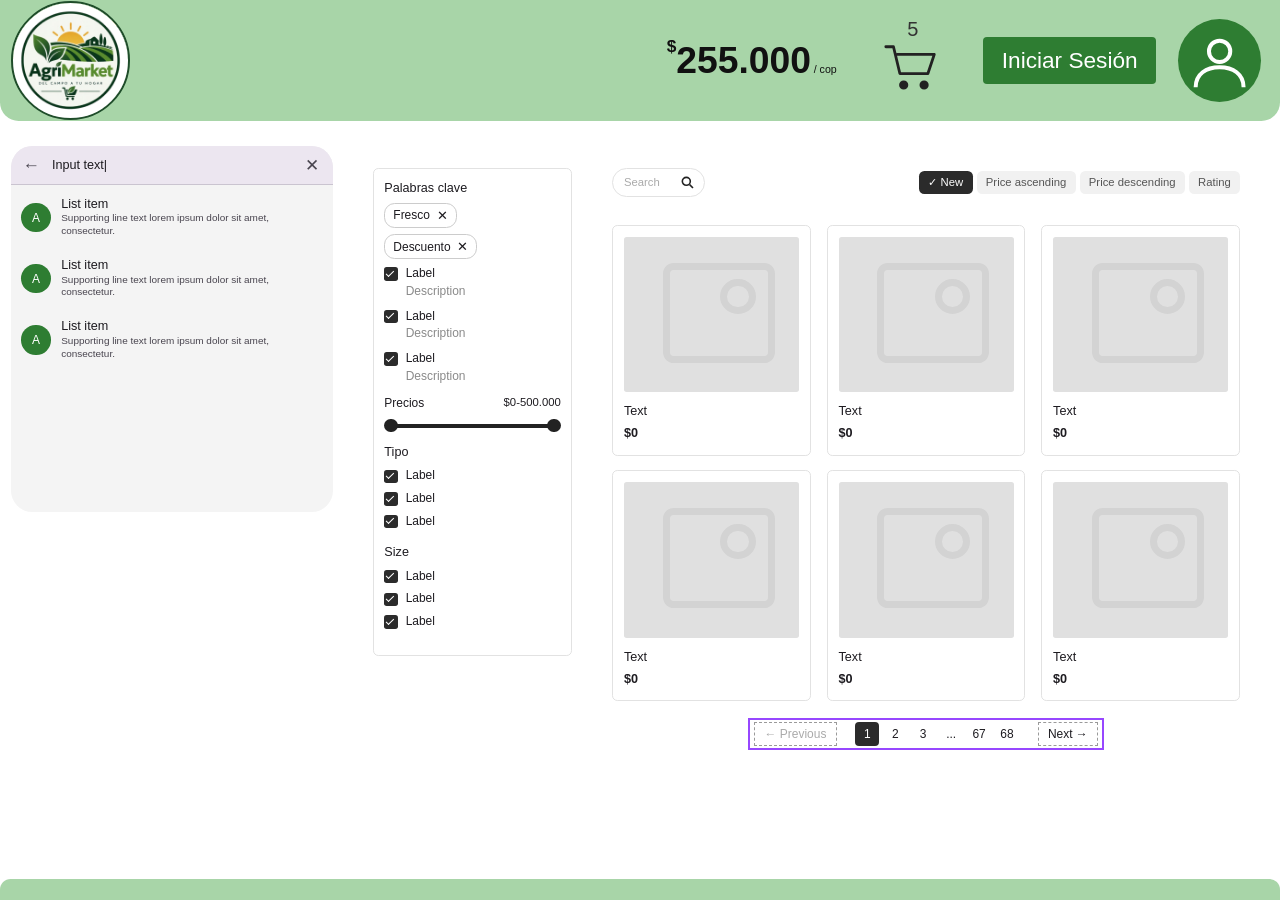
==== index.html @ fa56a639 "Add: Se crea landing page basica (pendiente por mas estilos)" ====
<!DOCTYPE html>
<html lang="en">
<head>
    <meta charset="UTF-8">
    <meta name="viewport" content="width=device-width, initial-scale=1.0">
    <link rel="stylesheet" href="style.css">
    <title>Document</title>
</head>
<body>
<div class="page">

  <header>
    <div class="logo"><img src="assets\logo.png" alt="" class="logo"></div>
    <div class="hdr-right">
      <div class="precio"><sup>$</sup>255.000<small>/ cop</small></div>
      <div class="carrito">
        <span>5</span>
        <svg viewBox="0 0 48 48" fill="none" stroke="#222" stroke-width="2.2" stroke-linecap="round" stroke-linejoin="round"><path d="M3 10h6l5 21h22l5-15H12"/><circle cx="17" cy="40" r="2.5" fill="#222"/><circle cx="33" cy="40" r="2.5" fill="#222"/></svg>
      </div>
      <button class="btn-login">Iniciar Sesión</button>
      <div class="avatar">
        <svg viewBox="0 0 52 52" fill="none" stroke="#fff" stroke-width="3"><circle cx="26" cy="19" r="8"/><path d="M8 46c0-10 8-15 18-15s18 5 18 15"/></svg>
      </div>
    </div>
  </header>

  <div class="body">

    <aside class="busqueda">
      <div class="inp"><i>←</i><span class="txt">Input text|</span><i>✕</i></div>
      <div class="item"><div class="av">A</div><div><b>List item</b><p>Supporting line text lorem ipsum dolor sit amet, consectetur.</p></div></div>
      <div class="item"><div class="av">A</div><div><b>List item</b><p>Supporting line text lorem ipsum dolor sit amet, consectetur.</p></div></div>
      <div class="item"><div class="av">A</div><div><b>List item</b><p>Supporting line text lorem ipsum dolor sit amet, consectetur.</p></div></div>
    </aside>

    <aside class="filtros">
      <h4>Palabras clave</h4>
      <span class="chip">Fresco <i>✕</i></span>
      <span class="chip">Descuento <i>✕</i></span>
      <div class="chk d"><span class="box"></span><div>Label<small>Description</small></div></div>
      <div class="chk d"><span class="box"></span><div>Label<small>Description</small></div></div>
      <div class="chk d"><span class="box"></span><div>Label<small>Description</small></div></div>

      <div class="precio-f">
        <div class="fila"><span>Precios</span><span>$0-500.000</span></div>
        <div class="slider"></div>
      </div>

      <div class="grupo">
        <h4>Tipo</h4>
        <div class="chk"><span class="box"></span>Label</div>
        <div class="chk"><span class="box"></span>Label</div>
        <div class="chk"><span class="box"></span>Label</div>
      </div>
      <div class="grupo">
        <h4>Size</h4>
        <div class="chk"><span class="box"></span>Label</div>
        <div class="chk"><span class="box"></span>Label</div>
        <div class="chk"><span class="box"></span>Label</div>
      </div>
    </aside>

    <main class="main">
      <div class="top">
        <div class="search">Search
          <svg viewBox="0 0 10 10" fill="none" stroke="#222" stroke-width="1.2"><circle cx="4" cy="4" r="3"/><path d="M6.5 6.5L9 9"/></svg>
        </div>
        <div class="orden">
          <span class="on">✓ New</span><span>Price ascending</span><span>Price descending</span><span>Rating</span>
        </div>
      </div>

      <div class="grid">
        <div class="card"><div class="img"></div><p>Text</p><b>$0</b></div>
        <div class="card"><div class="img"></div><p>Text</p><b>$0</b></div>
        <div class="card"><div class="img"></div><p>Text</p><b>$0</b></div>
        <div class="card"><div class="img"></div><p>Text</p><b>$0</b></div>
        <div class="card"><div class="img"></div><p>Text</p><b>$0</b></div>
        <div class="card"><div class="img"></div><p>Text</p><b>$0</b></div>
      </div>

      <nav class="pag" aria-label="Paginación">
        <div class="pv">← Previous</div>
        <div class="pgs"><span class="on">1</span><span>2</span><span>3</span><span>...</span><span>67</span><span>68</span></div>
        <div class="nx">Next →</div>
      </nav>
    </main>
  </div>

  <footer></footer>
</div>
</body>
</body>
</html>
---- style.css ----
* {
    box-sizing: border-box;
    margin: 0;
    padding: 0
}

:root {
    --verde-claro: #a8d5a8;
    --verde: #2e7d32;
    --gris-borde: #e2e2e2;
    --gris-img: #e0e0e0;
    --texto: #1d1b20;
    --suave: #8a8a8a;
    --negro: #2b2b2b;
}

/* 1rem escala con el ancho de pantalla: ~13px en laptop (1280) hasta 26px en monitores muy grandes (2560+) */
html {
    font-size: clamp(12px, 1.04vw, 26px)
}

body {
    background: #fff;
    font-family: Roboto, "Helvetica Neue", Arial, sans-serif;
    color: var(--texto);
    font-size: 1rem;
    min-height: 100vh;
    display: flex;
    flex-direction: column
}

.page {
    width: 100%;
    max-width: 150rem;
    margin: 0 auto;
    flex: 1;
    display: flex;
    flex-direction: column
}

/* HEADER */
header {
    height: 9.1rem;
    background: var(--verde-claro);
    border-radius: 0 0 1.4rem 1.4rem;
    display: flex;
    align-items: center;
    padding: 0 1.4rem 0 .8rem;
    gap: 1rem
}

.logo {
    width: 9rem;
    height: 9rem;
    flex: none;
    border-radius: 50%;
    background: #fff;
    border: .2rem solid #1f4d2a;
    display: flex;
    flex-direction: column;
    align-items: center;
    justify-content: center;
    overflow: hidden;
    position: relative
}

.logo::before {
    content: "";
    position: absolute;
    top: 0;
    left: 0;
    right: 0;
    height: 4.2rem;
    background: linear-gradient(160deg, #6aa84f 0 55%, #f5c242 55% 62%, #2e6b34 62%)
}

.logo b {
    position: relative;
    margin-top: 2.6rem;
    font-size: 1.7rem;
    color: #2e7d32;
    letter-spacing: -.05rem
}

.logo b span {
    color: #1f4d2a
}

.logo small {
    font-size: .5rem;
    color: #2e7d32;
    margin-top: .1rem
}

.hdr-right {
    margin-left: auto;
    display: flex;
    align-items: center
}

.precio {
    font-size: 2.8rem;
    font-weight: 700;
    color: #111;
    margin-right: 3.4rem;
    white-space: nowrap
}

.precio sup {
    font-size: 1.3rem;
    vertical-align: top;
    position: relative;
    top: -.2rem
}

.precio small {
    font-size: .8rem;
    font-weight: 400;
    margin-left: .2rem
}

.carrito {
    position: relative;
    width: 4.6rem;
    height: 4.4rem;
    margin-right: 3rem;
    flex: none
}

.carrito span {
    position: absolute;
    top: -1rem;
    left: 1.9rem;
    font-size: 1.5rem;
    color: #333
}

.carrito svg {
    width: 4.6rem;
    height: 4.6rem;
    margin-top: .2rem
}

.btn-login {
    background: var(--verde);
    color: #fff;
    border: 0;
    font-size: 1.7rem;
    padding: .8rem 1.4rem;
    border-radius: .3rem;
    margin-right: 1.6rem;
    font-family: inherit;
    cursor: pointer;
    white-space: nowrap
}

.btn-login:hover {
    background: #256528
}

.avatar {
    width: 6.3rem;
    height: 6.3rem;
    flex: none;
    border-radius: 50%;
    background: var(--verde);
    display: flex;
    align-items: center;
    justify-content: center
}

.avatar svg {
    width: 5.2rem;
    height: 5.2rem
}

/* CUERPO: 3 columnas fluidas */
.body {
    display: grid;
    grid-template-columns: minmax(22rem, 24.2rem) minmax(13rem, 15rem) minmax(0, 1fr);
    column-gap: 3rem;
    align-items: start;
    padding: 1.9rem 3rem 3rem .8rem;
    flex: 1
}

/* panel de búsqueda */
.busqueda {
    background: #f4f4f4;
    border-radius: 1.6rem;
    overflow: hidden;
    padding-bottom: 1.4rem;
    min-height: 27.5rem
}

.busqueda .inp {
    height: 2.9rem;
    background: #ece6f0;
    border-bottom: .1rem solid #cac4d0;
    display: flex;
    align-items: center;
    padding: 0 1rem 0 .9rem;
    font-size: .95rem;
    gap: .9rem
}

.busqueda .inp .txt {
    flex: 1
}

.busqueda .inp i {
    font-style: normal;
    font-size: 1.3rem;
    color: #49454f
}

.item {
    display: flex;
    align-items: center;
    gap: .8rem;
    padding: .6rem 1.2rem .6rem .8rem;
    margin-top: .3rem
}

.item:first-of-type {
    margin-top: .6rem
}

.item .av {
    width: 2.2rem;
    height: 2.2rem;
    border-radius: 50%;
    background: var(--verde);
    color: #fff;
    font-size: .9rem;
    display: flex;
    align-items: center;
    justify-content: center;
    flex: none
}

.item b {
    display: block;
    font-weight: 500;
    font-size: .95rem
}

.item p {
    font-size: .75rem;
    color: #49454f;
    margin-top: .1rem;
    line-height: 1.3
}

/* filtros */
.filtros {
    margin-top: 1.6rem;
    border: .1rem solid var(--gris-borde);
    border-radius: .4rem;
    padding: .9rem .8rem 1.4rem
}

.filtros h4 {
    font-weight: 400;
    font-size: .95rem;
    margin-bottom: .6rem
}

.chip {
    display: flex;
    width: max-content;
    align-items: center;
    gap: .5rem;
    border: .1rem solid #ccc;
    border-radius: .8rem;
    font-size: .9rem;
    padding: .3rem .6rem;
    margin-bottom: .5rem
}

.chip i {
    font-style: normal;
    font-size: 1rem
}

.chk {
    display: flex;
    align-items: flex-start;
    gap: .6rem;
    margin-bottom: .6rem;
    font-size: .9rem
}

.chk .box {
    width: 1rem;
    height: 1rem;
    background: var(--negro);
    border-radius: .2rem;
    margin-top: .1rem;
    position: relative;
    flex: none
}

.chk .box::after {
    content: "";
    position: absolute;
    left: .3rem;
    top: .1rem;
    width: .25rem;
    height: .5rem;
    border: solid #fff;
    border-width: 0 .1rem .1rem 0;
    transform: rotate(45deg)
}

.chk small {
    display: block;
    color: var(--suave);
    font-size: .9rem;
    margin-top: .3rem
}

.chk.d {
    margin-bottom: .8rem
}

.precio-f {
    margin-top: 1rem
}

.precio-f .fila {
    display: flex;
    justify-content: space-between;
    font-size: .9rem
}

.precio-f .fila span:last-child {
    font-size: .85rem
}

.slider {
    position: relative;
    height: .3rem;
    background: #222;
    border-radius: .2rem;
    margin: 1rem .4rem 1.1rem
}

.slider::before,
.slider::after {
    content: "";
    position: absolute;
    top: -.35rem;
    width: 1rem;
    height: 1rem;
    border-radius: 50%;
    background: #222
}

.slider::before {
    left: -.4rem
}

.slider::after {
    right: -.4rem
}

.grupo {
    margin-top: 1.3rem
}

.grupo h4 {
    margin-bottom: .7rem
}

/* principal */
.main {
    min-width: 0;
    margin-top: 1.6rem
}

.top {
    display: flex;
    justify-content: space-between;
    align-items: center;
    gap: 1rem;
    flex-wrap: wrap
}

.search {
    width: 7rem;
    height: 2.2rem;
    border: .1rem solid var(--gris-borde);
    border-radius: 1.1rem;
    display: flex;
    justify-content: space-between;
    align-items: center;
    padding: 0 .8rem;
    font-size: .85rem;
    color: #aaa
}

.search svg {
    width: 1rem;
    height: 1rem
}

.orden {
    display: flex;
    gap: .3rem;
    flex-wrap: wrap
}

.orden span {
    font-size: .85rem;
    padding: .4rem .7rem;
    border-radius: .4rem;
    background: #f1f1f1;
    color: #555
}

.orden span.on {
    background: var(--negro);
    color: #fff
}

.grid {
    display: grid;
    grid-template-columns: repeat(3, minmax(0, 1fr));
    gap: 1.1rem 1.2rem;
    margin-top: 2.1rem
}

.card {
    border: .1rem solid var(--gris-borde);
    border-radius: .4rem;
    padding: .8rem .8rem 1.1rem
}

.card .img {
    aspect-ratio: 133/118;
    background: var(--gris-img);
    border-radius: .2rem;
    position: relative
}

.card .img::before {
    content: "";
    position: absolute;
    left: 22%;
    top: 17%;
    width: 56%;
    height: 55%;
    border: .6rem solid #d3d3d3;
    border-radius: .8rem
}

.card .img::after {
    content: "";
    position: absolute;
    left: 55%;
    top: 27%;
    width: 1.6rem;
    height: 1.6rem;
    border: .6rem solid #d3d3d3;
    border-radius: 50%
}

.card p {
    margin-top: .9rem;
    font-size: .95rem
}

.card b {
    display: block;
    margin-top: .6rem;
    font-size: .95rem
}

/* paginación */
.pag {
    width: max-content;
    max-width: 100%;
    height: 2.4rem;
    margin: 1.3rem auto 0;
    border: .2rem solid #9747ff;
    display: flex;
    align-items: center;
    gap: 1.4rem;
    padding: 0 .3rem;
    font-size: .9rem
}

.pag .pv,
.pag .nx {
    border: .1rem dashed #9a9a9a;
    height: 1.8rem;
    display: flex;
    align-items: center;
    padding: 0 .7rem;
    gap: .4rem
}

.pag .pv {
    color: #aaa
}

.pag .pgs {
    display: flex;
    align-items: center;
    gap: .3rem
}

.pag .pgs span {
    min-width: 1.8rem;
    height: 1.8rem;
    display: flex;
    align-items: center;
    justify-content: center;
    border-radius: .3rem
}

.pag .pgs .on {
    background: var(--negro);
    color: #fff
}

/* footer */
footer {
    height: 1.6rem;
    background: var(--verde-claro);
    border-radius: .8rem .8rem 0 0;
    margin-top: auto
}

/* Monitores muy grandes: 4 columnas de productos */
@media (min-width:2200px) {
    .grid {
        grid-template-columns: repeat(4, minmax(0, 1fr))
    }
}

/* Laptops pequeñas */
@media (max-width:1100px) {
    .body {
        column-gap: 2rem;
        padding-right: 2rem
    }

    .precio {
        font-size: 2.3rem;
        margin-right: 2rem
    }
}
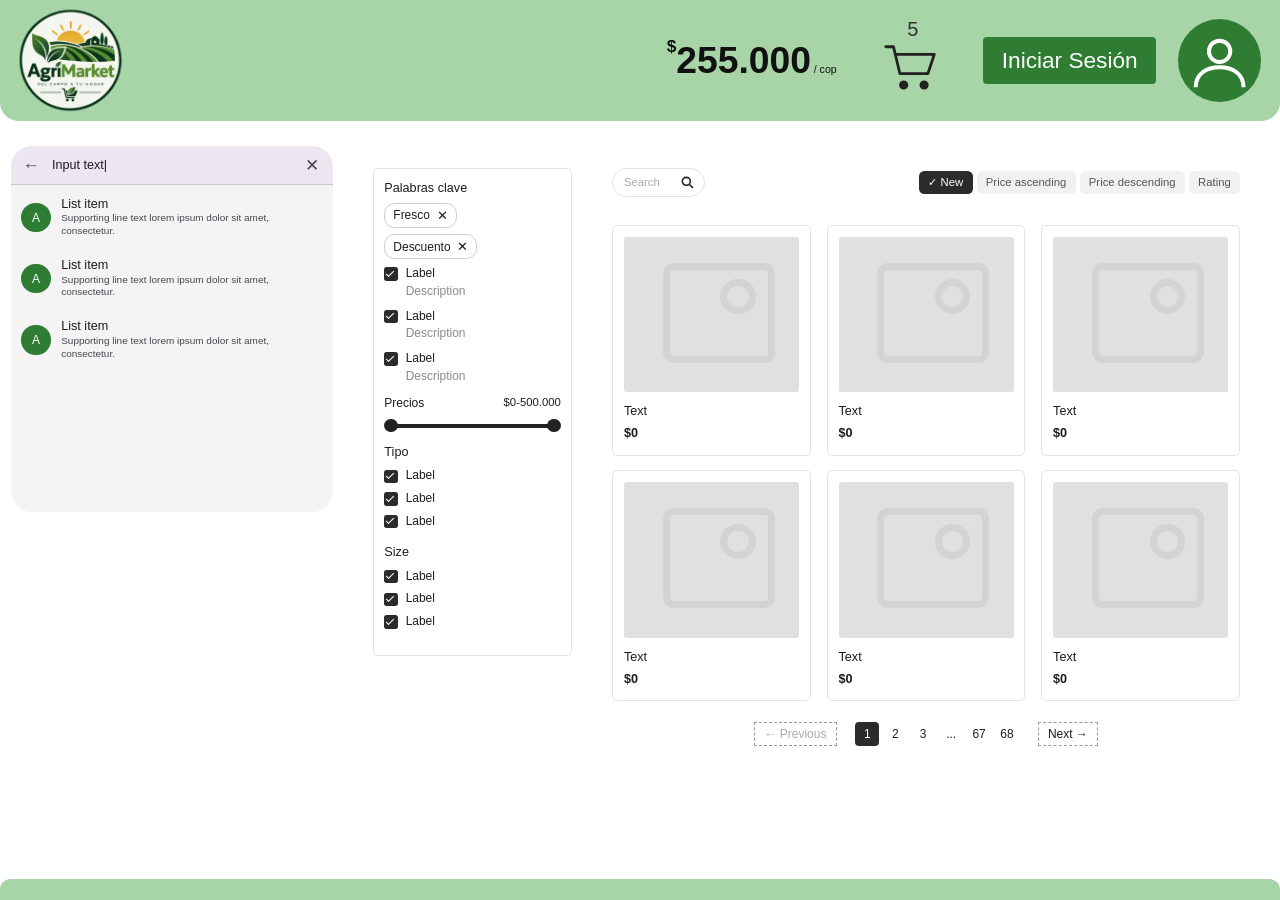
==== commit cee4baae: "Add: se agrega favicon y nombre a la pestaña del browser" ====
--- a/index.html
+++ b/index.html
@@ -4,7 +4,8 @@
     <meta charset="UTF-8">
     <meta name="viewport" content="width=device-width, initial-scale=1.0">
     <link rel="stylesheet" href="style.css">
-    <title>Document</title>
+    <link rel="shortcut icon" href="assets\logo.png" type="image/x-icon">
+    <title>Agrimarket</title>
 </head>
 <body>
 <div class="page">
--- a/style.css
+++ b/style.css
@@ -53,43 +53,12 @@
     width: 9rem;
     height: 9rem;
     flex: none;
-    border-radius: 50%;
-    background: #fff;
-    border: .2rem solid #1f4d2a;
     display: flex;
     flex-direction: column;
     align-items: center;
     justify-content: center;
     overflow: hidden;
     position: relative
-}
-
-.logo::before {
-    content: "";
-    position: absolute;
-    top: 0;
-    left: 0;
-    right: 0;
-    height: 4.2rem;
-    background: linear-gradient(160deg, #6aa84f 0 55%, #f5c242 55% 62%, #2e6b34 62%)
-}
-
-.logo b {
-    position: relative;
-    margin-top: 2.6rem;
-    font-size: 1.7rem;
-    color: #2e7d32;
-    letter-spacing: -.05rem
-}
-
-.logo b span {
-    color: #1f4d2a
-}
-
-.logo small {
-    font-size: .5rem;
-    color: #2e7d32;
-    margin-top: .1rem
 }
 
 .hdr-right {
@@ -483,7 +452,6 @@
     max-width: 100%;
     height: 2.4rem;
     margin: 1.3rem auto 0;
-    border: .2rem solid #9747ff;
     display: flex;
     align-items: center;
     gap: 1.4rem;
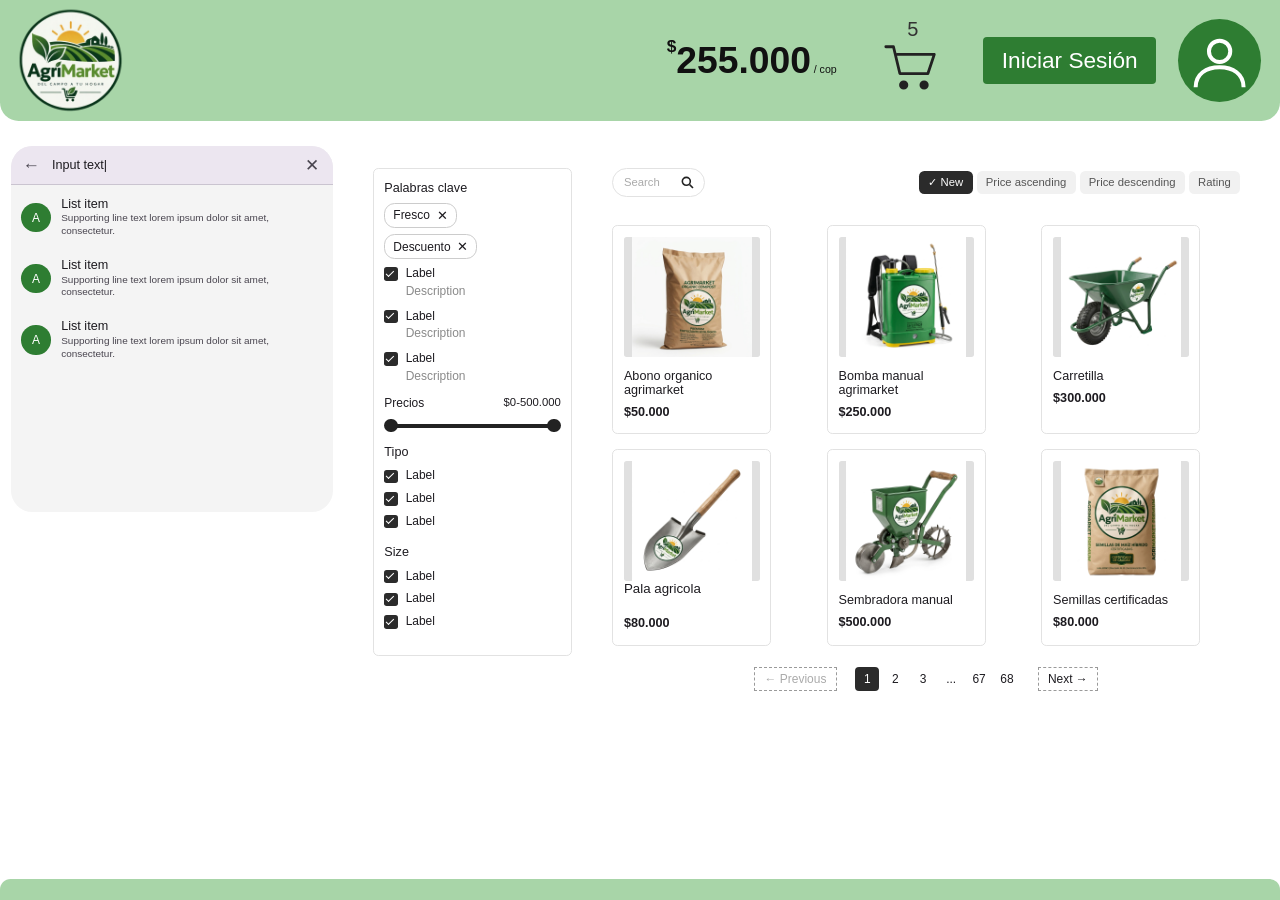
==== commit c0d99d1b: "add: sombras, estilos y productos en la landing page" ====
--- a/index.html
+++ b/index.html
@@ -18,7 +18,7 @@
         <span>5</span>
         <svg viewBox="0 0 48 48" fill="none" stroke="#222" stroke-width="2.2" stroke-linecap="round" stroke-linejoin="round"><path d="M3 10h6l5 21h22l5-15H12"/><circle cx="17" cy="40" r="2.5" fill="#222"/><circle cx="33" cy="40" r="2.5" fill="#222"/></svg>
       </div>
-      <button class="btn-login">Iniciar Sesión</button>
+      <button class="btn-login"><a href="login.html">Iniciar Sesión</a></button>
       <div class="avatar">
         <svg viewBox="0 0 52 52" fill="none" stroke="#fff" stroke-width="3"><circle cx="26" cy="19" r="8"/><path d="M8 46c0-10 8-15 18-15s18 5 18 15"/></svg>
       </div>
@@ -72,12 +72,12 @@
       </div>
 
       <div class="grid">
-        <div class="card"><div class="img"></div><p>Text</p><b>$0</b></div>
-        <div class="card"><div class="img"></div><p>Text</p><b>$0</b></div>
-        <div class="card"><div class="img"></div><p>Text</p><b>$0</b></div>
-        <div class="card"><div class="img"></div><p>Text</p><b>$0</b></div>
-        <div class="card"><div class="img"></div><p>Text</p><b>$0</b></div>
-        <div class="card"><div class="img"></div><p>Text</p><b>$0</b></div>
+        <div class="card"><div class="img"><img src="/assets/abono.jpg" alt=""></div><p>Abono organico agrimarket</p><b>$50.000</b></div>
+        <div class="card"><div class="img"><img src="/assets/bomba.jpg" alt=""></div><p>Bomba manual agrimarket</p><b>$250.000</b></div>
+        <div class="card"><div class="img"><img src="assets\carretilla.jpg" alt=""></div><p>Carretilla</p><b>$300.000</b></div>
+        <div class="card"><div class="img"><img src="assets/pala.jpg" alt=""></div>Pala agricola</p><b>$80.000</b></div>
+        <div class="card"><div class="img"><img src="assets\sembradora.jpg" alt=""></div><p>Sembradora manual</p><b>$500.000</b></div>
+        <div class="card"><div class="img"><img src="assets\semillas.jpg" alt=""></div><p>Semillas certificadas</p><b>$80.000</b></div>
       </div>
 
       <nav class="pag" aria-label="Paginación">
--- a/style.css
+++ b/style.css
@@ -48,7 +48,11 @@
     padding: 0 1.4rem 0 .8rem;
     gap: 1rem
 }
-
+a{
+    font-style: none;
+    text-decoration: none;
+    color: inherit;
+}
 .logo {
     width: 9rem;
     height: 9rem;
@@ -93,7 +97,9 @@
     width: 4.6rem;
     height: 4.4rem;
     margin-right: 3rem;
-    flex: none
+    flex: none;
+    cursor: pointer;
+    
 }
 
 .carrito span {
@@ -109,7 +115,9 @@
     height: 4.6rem;
     margin-top: .2rem
 }
-
+.carrito svg :hover{
+    box-shadow: 0 .4rem 1.4rem rgba(0,0,0,.1);
+}
 .btn-login {
     background: var(--verde);
     color: #fff;
@@ -176,7 +184,9 @@
 .busqueda .inp .txt {
     flex: 1
 }
-
+.inp{
+    cursor: pointer;
+}
 .busqueda .inp i {
     font-style: normal;
     font-size: 1.3rem;
@@ -401,19 +411,40 @@
 }
 
 .card {
+    display: flex;
+    flex-direction: column;
+    align-content: center;
     border: .1rem solid var(--gris-borde);
     border-radius: .4rem;
-    padding: .8rem .8rem 1.1rem
-}
-
+    padding: .8rem .8rem 1.1rem;
+     width: 80%;           /* Ocupa todo el ancho disponible de la tarjeta */
+    height: auto;      /* Ajusta la altura fija que desees para tus imágenes */
+    overflow: hidden;      /* Oculta cualquier parte de la imagen que sobresalga */
+    position: relative
+}
+.card:hover {
+  box-shadow: 0 .4rem 1.4rem rgba(0,0,0,.1);
+  cursor: pointer;
+}
 .card .img {
+     display: flex;
+    flex-direction: column;
+    align-content: center;
+    align-items: center;
     aspect-ratio: 133/118;
     background: var(--gris-img);
     border-radius: .2rem;
     position: relative
 }
-
-.card .img::before {
+img {
+    width:auto;
+    height:100%;
+    object-fit: cover; 
+    position: absolute; 
+    overflow: hidden;     /* Mantiene la proporción de la imagen cubriendo todo el espacio sin deformarse */
+}
+
+/* .card .img::before {
     content: "";
     position: absolute;
     left: 22%;
@@ -433,7 +464,7 @@
     height: 1.6rem;
     border: .6rem solid #d3d3d3;
     border-radius: 50%
-}
+} */
 
 .card p {
     margin-top: .9rem;
@@ -466,7 +497,8 @@
     display: flex;
     align-items: center;
     padding: 0 .7rem;
-    gap: .4rem
+    gap: .4rem;
+    cursor: pointer;
 }
 
 .pag .pv {
@@ -478,7 +510,9 @@
     align-items: center;
     gap: .3rem
 }
-
+span{
+    cursor: pointer;
+}
 .pag .pgs span {
     min-width: 1.8rem;
     height: 1.8rem;
@@ -519,4 +553,199 @@
         font-size: 2.3rem;
         margin-right: 2rem
     }
-}+}
+
+/* ── OVERLAY ── */
+.overlay {
+    position: absolute;
+    inset: 0;
+    z-index: 10;
+    background: rgba(60, 60, 60, .55);
+    display: flex;
+    align-items: center;
+    justify-content: center;
+    backdrop-filter: blur(2px);
+    -webkit-backdrop-filter: blur(2px);
+}
+
+/* ── MODAL ── */
+.modal {
+    background:#F5F5F5;
+;
+    border-radius: 1.2rem;
+    width: clamp(30rem, 38vw, 52rem);
+    padding: 3rem 3.6rem 2.4rem;
+    position: relative;
+    box-shadow: 0 2rem 5rem rgba(0, 0, 0, .28);
+    display: flex;
+    flex-direction: column;
+    align-items: center;
+    gap: 0;
+}
+
+.modal-close {
+    position: absolute;
+    top: -1.4rem;
+    right: -1.4rem;
+    width: 3rem;
+    height: 3rem;
+    border-radius: 50%;
+    background: #e53935;
+    border: 0;
+    cursor: pointer;
+    display: flex;
+    align-items: center;
+    justify-content: center;
+    color: #fff;
+    font-size: 1.6rem;
+    font-weight: 700;
+    line-height: 1;
+    box-shadow: 0 .3rem .9rem rgba(0, 0, 0, .25);
+}
+
+.modal-close:hover {
+    background: #c62828
+}
+.modal-bienvenida {
+    font-size: .95rem;
+    color: #555;
+    margin-bottom: .3rem
+}
+
+.modal-titulo {
+    font-size: 2.2rem;
+    font-weight: 700;
+    color: #1a1a1a;
+    margin-bottom: 2rem;
+    font-family: Georgia, "Times New Roman", serif
+}
+
+/* campos */
+.campo {
+    width: 100%;
+    margin-bottom: 1.4rem
+}
+
+.campo label {
+    display: block;
+    font-size: .95rem;
+    font-weight: 500;
+    margin-bottom: .5rem
+}
+
+.campo label .req {
+    color: #e53935;
+    margin-left: .2rem
+}
+
+.campo input {
+    width: 100%;
+    height: 3.4rem;
+    border: .12rem solid #ccc;
+    border-radius: .4rem;
+    padding: 0 1rem;
+    font-size: 1rem;
+    font-family: inherit;
+    color: #333;
+    outline: none;
+    transition: border-color .2s;
+}
+
+.campo input:focus {
+    border-color: var(--verde)
+}
+
+.olvide {
+    display: block;
+    text-align: right;
+    font-size: .9rem;
+    color: var(--verde);
+    margin-top: -.6rem;
+    margin-bottom: 1.6rem;
+    cursor: pointer;
+    text-decoration: none
+}
+
+.olvide:hover {
+    text-decoration: underline
+}
+
+/* separador */
+.sep {
+    display: flex;
+    align-items: center;
+    gap: .8rem;
+    width: 100%;
+    margin-bottom: 1.4rem;
+    color: #aaa;
+    font-size: .85rem
+}
+
+.sep::before,
+.sep::after {
+    content: "";
+    flex: 1;
+    height: .05rem;
+    background: #ddd
+}
+
+/* botón google */
+.btn-google {
+    width: 100%;
+    height: 3.4rem;
+    border: .12rem solid #ccc;
+    border-radius: .4rem;
+    background: #fff;
+    display: flex;
+    align-items: center;
+    justify-content: center;
+    gap: .8rem;
+    font-size: 1rem;
+    font-family: inherit;
+    cursor: pointer;
+    color: #333;
+    transition: background .15s;
+}
+
+.btn-google:hover {
+    background: #f5f5f5
+}
+
+.g-icon {
+    width: 1.6rem;
+    height: 1.6rem
+}
+
+.no-cuenta {
+    text-align: center;
+    font-size: .9rem;
+    color: #555;
+    margin-top: 1.1rem;
+    margin-bottom: .7rem
+}
+
+/* botón registrarse */
+.btn-registro {
+    width: 100%;
+    height: 3.4rem;
+    border: .15rem solid var(--verde);
+    border-radius: .4rem;
+    background: var(--verde);
+    color: #fff;
+    font-size: 1.1rem;
+    font-weight: 600;
+    font-family: inherit;
+    cursor: pointer;
+    transition: background .15s;
+}
+
+.btn-registro:hover {
+    background: #256528
+}
+
+.politica {
+    text-align: center;
+    font-size: .8rem;
+    color: #aaa;
+    margin-top: 1.1rem
+}
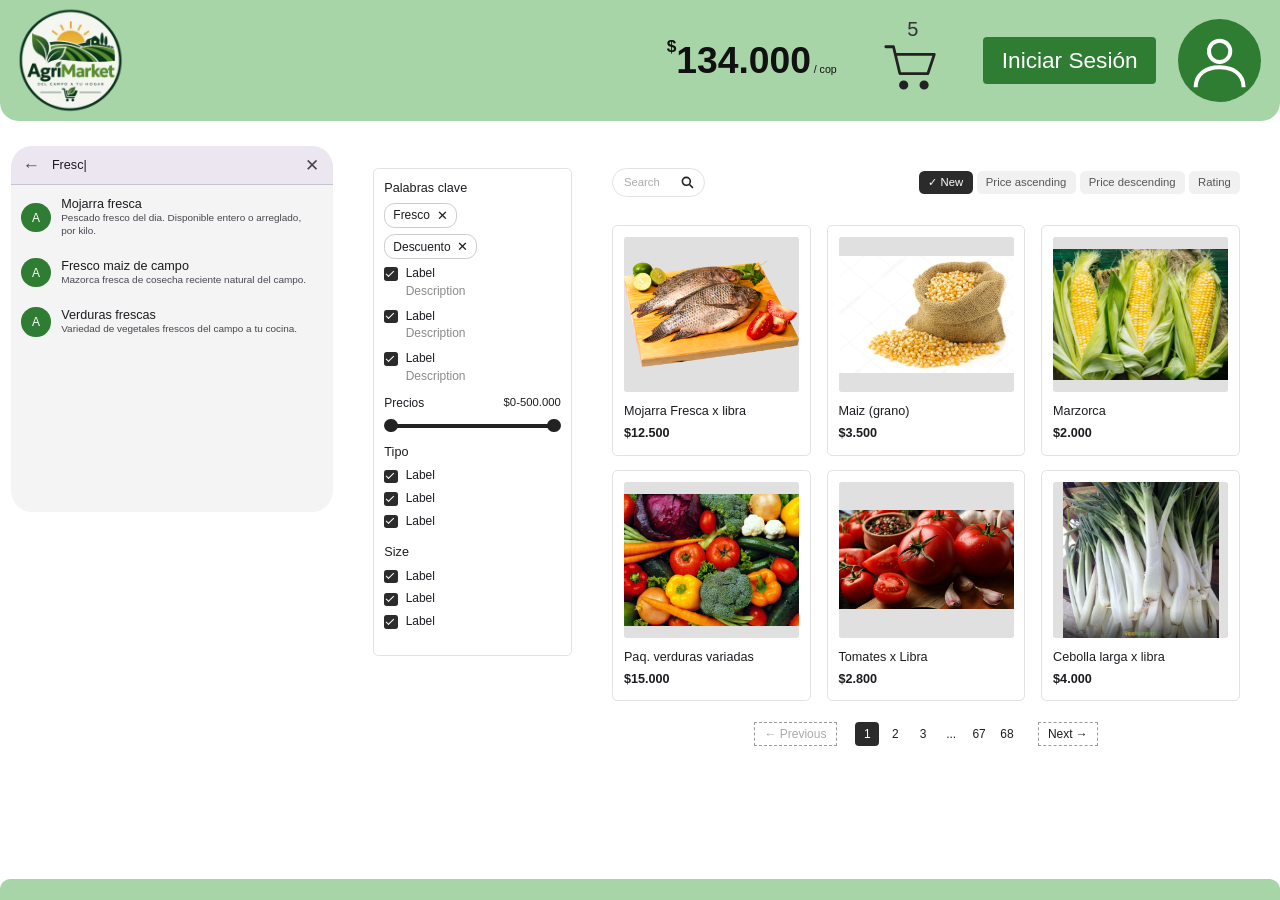
==== commit c9f2a8e6: "fix: se corrigen estilo y se anexan productos" ====
--- a/index.html
+++ b/index.html
@@ -13,10 +13,11 @@
   <header>
     <div class="logo"><img src="assets\logo.png" alt="" class="logo"></div>
     <div class="hdr-right">
-      <div class="precio"><sup>$</sup>255.000<small>/ cop</small></div>
+      <div class="precio"><sup>$</sup>134.000<small>/ cop</small></div>
       <div class="carrito">
         <span>5</span>
-        <svg viewBox="0 0 48 48" fill="none" stroke="#222" stroke-width="2.2" stroke-linecap="round" stroke-linejoin="round"><path d="M3 10h6l5 21h22l5-15H12"/><circle cx="17" cy="40" r="2.5" fill="#222"/><circle cx="33" cy="40" r="2.5" fill="#222"/></svg>
+        <a href="carrito.html"><svg viewBox="0 0 48 48" fill="none" stroke="#222" stroke-width="2.2" stroke-linecap="round" stroke-linejoin="round"><path d="M3 10h6l5 21h22l5-15H12"/><circle cx="17" cy="40" r="2.5" fill="#222"/><circle cx="33" cy="40" r="2.5" fill="#222"/></svg></a>
+        
       </div>
       <button class="btn-login"><a href="login.html">Iniciar Sesión</a></button>
       <div class="avatar">
@@ -28,10 +29,10 @@
   <div class="body">
 
     <aside class="busqueda">
-      <div class="inp"><i>←</i><span class="txt">Input text|</span><i>✕</i></div>
-      <div class="item"><div class="av">A</div><div><b>List item</b><p>Supporting line text lorem ipsum dolor sit amet, consectetur.</p></div></div>
-      <div class="item"><div class="av">A</div><div><b>List item</b><p>Supporting line text lorem ipsum dolor sit amet, consectetur.</p></div></div>
-      <div class="item"><div class="av">A</div><div><b>List item</b><p>Supporting line text lorem ipsum dolor sit amet, consectetur.</p></div></div>
+      <div class="inp"><i>←</i><span class="txt">Fresc|</span><i>✕</i></div>
+      <div class="item"><div class="av">A</div><div><b>Mojarra fresca</b><p>Pescado fresco del dia. Disponible entero o arreglado, por kilo.</p></div></div>
+      <div class="item"><div class="av">A</div><div><b>Fresco maiz de campo</b><p>Mazorca fresca de cosecha reciente natural del campo.</p></div></div>
+      <div class="item"><div class="av">A</div><div><b>Verduras frescas</b><p>Variedad de vegetales frescos del campo a tu cocina.</p></div></div>
     </aside>
 
     <aside class="filtros">
@@ -72,12 +73,12 @@
       </div>
 
       <div class="grid">
-        <div class="card"><div class="img"><img src="/assets/abono.jpg" alt=""></div><p>Abono organico agrimarket</p><b>$50.000</b></div>
-        <div class="card"><div class="img"><img src="/assets/bomba.jpg" alt=""></div><p>Bomba manual agrimarket</p><b>$250.000</b></div>
-        <div class="card"><div class="img"><img src="assets\carretilla.jpg" alt=""></div><p>Carretilla</p><b>$300.000</b></div>
-        <div class="card"><div class="img"><img src="assets/pala.jpg" alt=""></div>Pala agricola</p><b>$80.000</b></div>
-        <div class="card"><div class="img"><img src="assets\sembradora.jpg" alt=""></div><p>Sembradora manual</p><b>$500.000</b></div>
-        <div class="card"><div class="img"><img src="assets\semillas.jpg" alt=""></div><p>Semillas certificadas</p><b>$80.000</b></div>
+        <div class="card"><div class="img"><img src="assets\mojarra.png" alt=""></div><p>Mojarra Fresca x libra</p><b>$12.500</b></div>
+        <div class="card"><div class="img"><img src="assets\maiz.jpg" alt=""></div><p>Maiz (grano)</p><b>$3.500</b></div>
+        <div class="card"><div class="img"><img src="assets\maiz2.jpg" alt=""></div><p>Marzorca</p><b>$2.000</b></div>
+        <div class="card"><div class="img"><img src="assets\surtidovegetales.webp" alt=""></div><p>Paq. verduras variadas</p><b>$15.000</b></div>
+        <div class="card"><div class="img"><img src="assets\tomates.jpg" alt=""></div><p>Tomates x Libra</p><b>$2.800</b></div>
+        <div class="card"><div class="img"><img src="assets\cebolla larga.webp" alt=""></div><p>Cebolla larga x libra</p><b>$4.000</b></div>
       </div>
 
       <nav class="pag" aria-label="Paginación">
--- a/style.css
+++ b/style.css
@@ -48,11 +48,13 @@
     padding: 0 1.4rem 0 .8rem;
     gap: 1rem
 }
-a{
+
+a {
     font-style: none;
     text-decoration: none;
     color: inherit;
 }
+
 .logo {
     width: 9rem;
     height: 9rem;
@@ -99,7 +101,6 @@
     margin-right: 3rem;
     flex: none;
     cursor: pointer;
-    
 }
 
 .carrito span {
@@ -115,9 +116,7 @@
     height: 4.6rem;
     margin-top: .2rem
 }
-.carrito svg :hover{
-    box-shadow: 0 .4rem 1.4rem rgba(0,0,0,.1);
-}
+
 .btn-login {
     background: var(--verde);
     color: #fff;
@@ -184,9 +183,7 @@
 .busqueda .inp .txt {
     flex: 1
 }
-.inp{
-    cursor: pointer;
-}
+
 .busqueda .inp i {
     font-style: normal;
     font-size: 1.3rem;
@@ -403,6 +400,10 @@
     color: #fff
 }
 
+.box {
+    cursor: pointer;
+}
+
 .grid {
     display: grid;
     grid-template-columns: repeat(3, minmax(0, 1fr));
@@ -411,37 +412,28 @@
 }
 
 .card {
-    display: flex;
-    flex-direction: column;
-    align-content: center;
     border: .1rem solid var(--gris-borde);
     border-radius: .4rem;
     padding: .8rem .8rem 1.1rem;
-     width: 80%;           /* Ocupa todo el ancho disponible de la tarjeta */
-    height: auto;      /* Ajusta la altura fija que desees para tus imágenes */
-    overflow: hidden;      /* Oculta cualquier parte de la imagen que sobresalga */
-    position: relative
-}
-.card:hover {
-  box-shadow: 0 .4rem 1.4rem rgba(0,0,0,.1);
-  cursor: pointer;
-}
+}
+
+/* Contenedor gris de la imagen */
 .card .img {
-     display: flex;
-    flex-direction: column;
-    align-content: center;
-    align-items: center;
-    aspect-ratio: 133/118;
+    position: relative;
+    aspect-ratio: 133 / 118;
     background: var(--gris-img);
     border-radius: .2rem;
-    position: relative
-}
-img {
-    width:auto;
-    height:100%;
-    object-fit: cover; 
-    position: absolute; 
-    overflow: hidden;     /* Mantiene la proporción de la imagen cubriendo todo el espacio sin deformarse */
+    overflow: hidden;
+}
+
+/* La imagen en sí (la etiqueta <img> dentro del contenedor) */
+.card .img img {
+    position: absolute;
+    inset: 0;
+    width: 100%;
+    height: 100%;
+    object-fit: contain;      /* muestra la foto completa, sin recortar */
+    object-position: center;
 }
 
 /* .card .img::before {
@@ -487,7 +479,8 @@
     align-items: center;
     gap: 1.4rem;
     padding: 0 .3rem;
-    font-size: .9rem
+    font-size: .9rem;
+    cursor: pointer;
 }
 
 .pag .pv,
@@ -497,8 +490,7 @@
     display: flex;
     align-items: center;
     padding: 0 .7rem;
-    gap: .4rem;
-    cursor: pointer;
+    gap: .4rem
 }
 
 .pag .pv {
@@ -510,9 +502,7 @@
     align-items: center;
     gap: .3rem
 }
-span{
-    cursor: pointer;
-}
+
 .pag .pgs span {
     min-width: 1.8rem;
     height: 1.8rem;
@@ -540,18 +530,143 @@
     .grid {
         grid-template-columns: repeat(4, minmax(0, 1fr))
     }
+
+    .modal {
+        left: 3rem;
+        background: #fff;
+        border-radius: 1.2rem;
+        width: clamp(28rem, 38vw, 52rem);
+        max-height: calc(100vh - 2rem);
+        /* límite estricto */
+        padding: clamp(1.2rem, 2.5vh, 2.8rem) clamp(1.6rem, 3vw, 3.6rem);
+        position: relative;
+        box-shadow: 0 2rem 5rem rgba(0, 0, 0, .28);
+        display: flex;
+        flex-direction: column;
+        align-items: center;
+        overflow: hidden;
+        /* sin scroll */
+        gap: clamp(.3rem, .8vh, .9rem);
+    }
+
+    .modal-close {
+        position: absolute;
+        top: 0.6rem;
+        right: 0.6rem;
+        width: 3rem;
+        height: 3rem;
+        border-radius: 50%;
+        background: #e53935;
+        border: 0;
+        cursor: pointer;
+        display: flex;
+        align-items: center;
+        justify-content: center;
+        color: #fff;
+        font-size: 1.6rem;
+        font-weight: 700;
+        line-height: 1;
+        box-shadow: 0 .3rem .9rem rgba(0, 0, 0, .25);
+    }
+}
+
+@media (min-width: 1100px) and (max-width: 2199px) {
+    .grid {
+        display: grid;
+        grid-template-columns: repeat(3, minmax(0, 1fr));
+        gap: 1.1rem 1.2rem;
+        margin-top: 2.1rem
+    }
+
+    .body {
+        display: grid;
+        grid-template-columns: minmax(22rem, 24.2rem) minmax(13rem, 15rem) minmax(0, 1fr);
+        column-gap: 3rem;
+        align-items: start;
+        padding: 1.9rem 3rem 3rem .8rem;
+        flex: 1
+    }
+
+    .modal {
+        left: 3rem;
+        background: #fff;
+        border-radius: 1.2rem;
+        width: clamp(28rem, 38vw, 52rem);
+        max-height: calc(100vh - 2rem);
+        /* límite estricto */
+        padding: clamp(1.2rem, 2.5vh, 2.8rem) clamp(1.6rem, 3vw, 3.6rem);
+        position: relative;
+        box-shadow: 0 2rem 5rem rgba(0, 0, 0, .28);
+        display: flex;
+        flex-direction: column;
+        align-items: center;
+        overflow: hidden;
+        /* sin scroll */
+        gap: clamp(.3rem, .8vh, .9rem);
+    }
+
+    .modal-close {
+        position: absolute;
+        top: 0.6rem;
+        right: 0.6rem;
+        width: 3rem;
+        height: 3rem;
+        border-radius: 50%;
+        background: #e53935;
+        border: 0;
+        cursor: pointer;
+        display: flex;
+        align-items: center;
+        justify-content: center;
+        color: #fff;
+        font-size: 1.6rem;
+        font-weight: 700;
+        line-height: 1;
+        box-shadow: 0 .3rem .9rem rgba(0, 0, 0, .25);
+    }
 }
 
 /* Laptops pequeñas */
 @media (max-width:1100px) {
     .body {
-        column-gap: 2rem;
-        padding-right: 2rem
+        display: grid;
+        grid-template-columns: minmax(22rem, 24.2rem) minmax(13rem, 15rem) minmax(0, 1fr);
+        column-gap: 3rem;
+        align-items: start;
+        padding: 1.9rem 3rem 3rem .8rem;
+        flex: 1
+    }
+
+    .grid {
+        display: grid;
+        grid-template-columns: repeat(3, minmax(0, 1fr));
+        gap: 1.1rem 1.2rem;
+        margin-top: 2.1rem
     }
 
     .precio {
         font-size: 2.3rem;
         margin-right: 2rem
+    }
+
+    .modal-close {
+        position: absolute;
+        top: -1.4rem;
+        right: -1.4rem;
+        width: 3rem;
+        height: 3rem;
+        border-radius: 50%;
+        background: #e53935;
+        border: 0;
+        cursor: pointer;
+        display: flex;
+        align-items: center;
+        justify-content: center;
+        color: #fff;
+        font-size: 1.6rem;
+        font-weight: 700;
+        line-height: 1;
+        box-shadow: 0 .3rem .9rem rgba(0, 0, 0, .25);
     }
 }
 
@@ -570,8 +685,7 @@
 
 /* ── MODAL ── */
 .modal {
-    background:#F5F5F5;
-;
+    background: #fff;
     border-radius: 1.2rem;
     width: clamp(30rem, 38vw, 52rem);
     padding: 3rem 3.6rem 2.4rem;
@@ -583,29 +697,12 @@
     gap: 0;
 }
 
-.modal-close {
-    position: absolute;
-    top: -1.4rem;
-    right: -1.4rem;
-    width: 3rem;
-    height: 3rem;
-    border-radius: 50%;
-    background: #e53935;
-    border: 0;
-    cursor: pointer;
-    display: flex;
-    align-items: center;
-    justify-content: center;
-    color: #fff;
-    font-size: 1.6rem;
-    font-weight: 700;
-    line-height: 1;
-    box-shadow: 0 .3rem .9rem rgba(0, 0, 0, .25);
-}
+
 
 .modal-close:hover {
     background: #c62828
 }
+
 .modal-bienvenida {
     font-size: .95rem;
     color: #555;
@@ -749,3 +846,363 @@
     color: #aaa;
     margin-top: 1.1rem
 }
+
+/* =========================================
+   ESTILOS PARA LA PANTALLA DE REGISTRO
+   ========================================= */
+
+.registro-main {
+    flex: 1;
+    display: flex;
+    justify-content: center;
+    align-items: flex-start;
+    padding: 4rem 2rem;
+}
+
+.registro-container {
+    width: 100%;
+    max-width: 85rem;
+    /* Ancho máximo del formulario */
+}
+
+.registro-form {
+    display: flex;
+    gap: 3rem;
+    /* Separación entre las dos columnas superiores */
+    margin-bottom: 2rem;
+}
+
+.registro-col {
+    flex: 1;
+}
+
+.registro-bottom {
+    display: flex;
+    gap: 3rem;
+}
+
+.registro-col-izq {
+    flex: 1;
+}
+
+.registro-col-der {
+    flex: 1;
+    display: flex;
+    align-items: flex-end;
+    /* Alinea el botón abajo a la derecha */
+    justify-content: center;
+    padding-bottom: 1.4rem;
+    /* Compensa el margen del campo de arriba */
+}
+
+/* Estilos de los campos */
+.campo-registro {
+    border: .1rem solid var(--gris-borde);
+    border-radius: .6rem;
+    padding: 1.2rem 1.5rem;
+    margin-bottom: 1.5rem;
+    background: #fff;
+}
+
+.campo-registro label {
+    display: block;
+    font-size: 1rem;
+    color: #333;
+    margin-bottom: .8rem;
+}
+
+.campo-registro input,
+.campo-registro select {
+    width: 100%;
+    height: 3.2rem;
+    border: .1rem solid #e0e0e0;
+    border-radius: .4rem;
+    padding: 0 1rem;
+    font-size: 1rem;
+    font-family: inherit;
+    color: #555;
+    outline: none;
+}
+
+.campo-registro input::placeholder {
+    color: #b0b0b0;
+}
+
+.campo-registro input:focus,
+.campo-registro select:focus {
+    border-color: var(--verde);
+}
+
+/* Botón de Registrarse */
+.btn-registrarse {
+    background: var(--verde);
+    color: #fff;
+    border: none;
+    border-radius: .6rem;
+    padding: 1.2rem 5rem;
+    font-size: 1.4rem;
+    font-family: inherit;
+    cursor: pointer;
+    transition: background .2s;
+}
+
+.btn-registrarse:hover {
+    background: #256528;
+}
+
+/* =========================================
+   ESTILOS PARA EL CARRITO DE COMPRAS...
+   ========================================= */
+
+.carrito-main {
+    flex: 1;
+    padding: 2rem 4rem;
+    max-width: 130rem;
+    margin: 0 auto;
+    width: 100%;
+}
+
+/* Título del carrito */
+.titulo-carrito {
+    display: flex;
+    align-items: center;
+    gap: 1.5rem;
+    margin-bottom: 2.5rem;
+}
+
+.icono-carrito-titulo {
+    width: 4.5rem;
+    height: 4.5rem;
+}
+
+.titulo-carrito h1 {
+    font-size: 3.5rem;
+    color: #111;
+    font-weight: 600;
+}
+
+/* Grid principal */
+.carrito-grid {
+    display: grid;
+    grid-template-columns: 2.2fr 1fr;
+    gap: 3rem;
+    align-items: start;
+}
+
+/* --- Lista de Productos --- */
+.carrito-lista {
+    display: flex;
+    flex-direction: column;
+    gap: 1.5rem;
+}
+
+.carrito-item {
+    display: flex;
+    border: 1px solid var(--gris-borde);
+    border-radius: .8rem;
+    padding: 1.5rem;
+    gap: 2rem;
+    align-items: center;
+    background: #fff;
+}
+
+.item-img {
+    width: 12rem;
+    height: 10rem;
+    flex: none;
+    background: #f4f4f4;
+    border-radius: .6rem;
+    overflow: hidden;
+    display: flex;
+    align-items: center;
+    justify-content: center;
+}
+
+.item-img img {
+    width: 100%;
+    height: 100%;
+    object-fit: cover;
+}
+
+.item-info {
+    flex: 1;
+}
+
+.item-info h3 {
+    font-size: 1.6rem;
+    color: #111;
+    margin-bottom: .4rem;
+    font-weight: 600;
+}
+
+.item-info p {
+    font-size: 1.1rem;
+    color: var(--suave);
+    margin-bottom: 1.2rem;
+}
+
+.cantidad-label {
+    display: block;
+    font-size: 1.2rem;
+    margin-bottom: .5rem;
+    color: #111;
+}
+
+.item-precio {
+    font-size: 1.6rem;
+    font-weight: 700;
+    color: #111;
+}
+
+.item-precio small {
+    font-size: 1rem;
+    font-weight: 400;
+    color: #555;
+}
+
+.item-acciones {
+    display: flex;
+    gap: .5rem;
+    align-items: flex-start;
+}
+
+.btn-icono {
+    width: 3.5rem;
+    height: 3.5rem;
+    background: #f0f0f0;
+    border: 1px solid #ccc;
+    border-radius: .4rem;
+    font-size: 1.6rem;
+    font-weight: bold;
+    color: #333;
+    cursor: pointer;
+    display: flex;
+    align-items: center;
+    justify-content: center;
+    transition: background 0.2s;
+}
+
+.btn-icono:hover {
+    background: #e0e0e0;
+}
+
+.btn-borrar {
+    background: transparent;
+}
+
+.btn-borrar:hover {
+    background: #ffebee;
+    color: #d32f2f;
+}
+
+/* --- Panel de Pago --- */
+.carrito-pago {
+    background: var(--verde-claro);
+    padding: 2.5rem 2rem;
+    border-radius: .8rem;
+}
+
+.opcion-entrega {
+    display: flex;
+    flex-direction: column;
+    gap: .8rem;
+    margin-bottom: 1.5rem;
+}
+
+.opcion-entrega label {
+    display: flex;
+    align-items: center;
+    gap: .6rem;
+    background: #fff;
+    padding: .8rem 1rem;
+    border-radius: .4rem;
+    font-size: 1rem;
+    cursor: pointer;
+    border: 1px solid transparent;
+}
+
+.pago-campo {
+    margin-bottom: 1.2rem;
+}
+
+.pago-campo label {
+    display: block;
+    font-size: .95rem;
+    color: #333;
+    margin-bottom: .4rem;
+}
+
+.pago-campo input {
+    width: 100%;
+    height: 3.2rem;
+    border: none;
+    border-radius: .4rem;
+    padding: 0 1rem;
+    font-size: 1rem;
+    font-family: inherit;
+    outline: none;
+}
+
+.pago-campo input::placeholder {
+    color: #aaa;
+    font-size: 0.9rem;
+}
+
+.btn-pagar {
+    width: 80%;
+    /* Ajustado para que no ocupe todo el ancho como en la imagen */
+    margin: 1.5rem auto 0;
+    display: block;
+    background: var(--verde);
+    color: #fff;
+    border: none;
+    border-radius: .4rem;
+    padding: 1rem;
+    font-size: 1.6rem;
+    font-family: inherit;
+    cursor: pointer;
+    transition: background 0.2s;
+}
+
+.btn-pagar:hover {
+    background: #256528;
+}
+
+/* Ajuste responsivo para pantallas pequeñas (celulares) */
+@media (max-width: 768px) {
+
+    .registro-form,
+    .registro-bottom {
+        flex-direction: column;
+        gap: 0;
+    }
+
+    .registro-col-der {
+        justify-content: center;
+        margin-top: 1rem;
+    }
+
+    .btn-registrarse {
+        width: 100%;
+    }
+
+    .modal-close {
+        position: absolute;
+        top: -1.4rem;
+        right: -1.4rem;
+        width: 3rem;
+        height: 3rem;
+        border-radius: 50%;
+        background: #e53935;
+        border: 0;
+        cursor: pointer;
+        display: flex;
+        align-items: center;
+        justify-content: center;
+        color: #fff;
+        font-size: 1.6rem;
+        font-weight: 700;
+        line-height: 1;
+        box-shadow: 0 .3rem .9rem rgba(0, 0, 0, .25);
+    }
+}
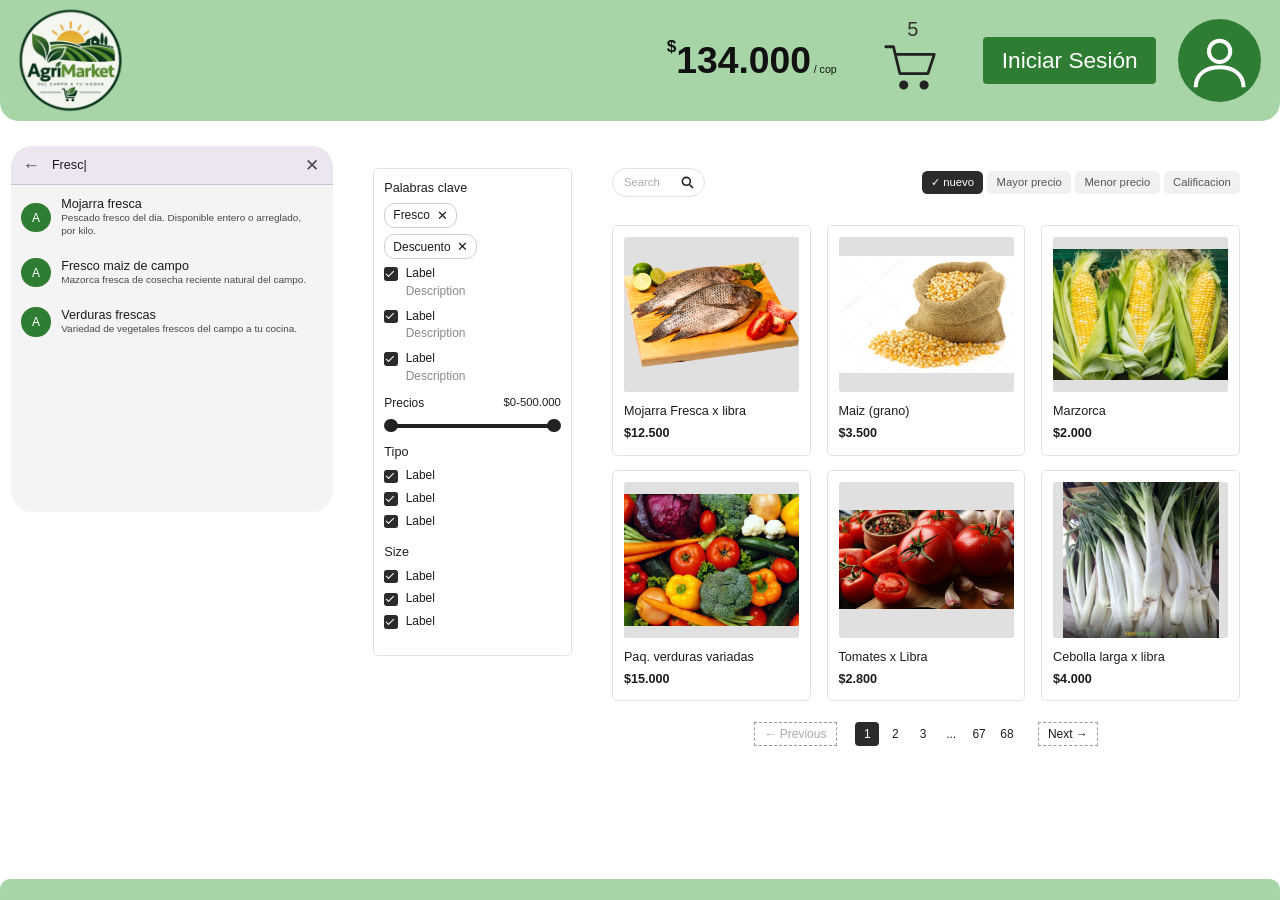
==== commit 960320b6: "fix: se actuliza informacion de la clase orden" ====
--- a/index.html
+++ b/index.html
@@ -68,7 +68,7 @@
           <svg viewBox="0 0 10 10" fill="none" stroke="#222" stroke-width="1.2"><circle cx="4" cy="4" r="3"/><path d="M6.5 6.5L9 9"/></svg>
         </div>
         <div class="orden">
-          <span class="on">✓ New</span><span>Price ascending</span><span>Price descending</span><span>Rating</span>
+          <span class="on">✓ nuevo</span><span>Mayor precio</span><span>Menor precio</span><span>Calificacion</span>
         </div>
       </div>
 
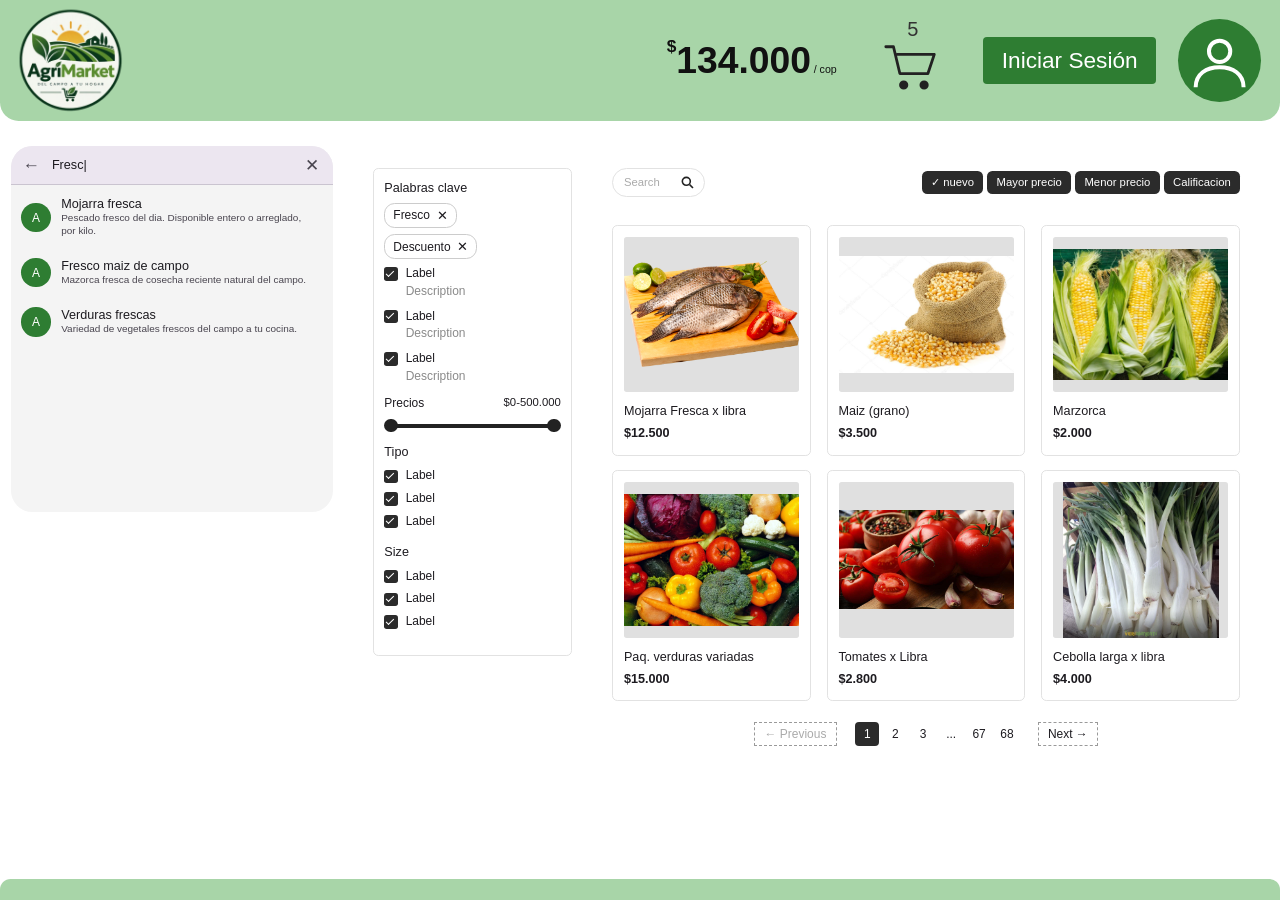
==== commit 703ca027: "add: estilos de puntero" ====
--- a/index.html
+++ b/index.html
@@ -29,7 +29,7 @@
   <div class="body">
 
     <aside class="busqueda">
-      <div class="inp"><i>←</i><span class="txt">Fresc|</span><i>✕</i></div>
+      <div class="inp"><i>←</i><span class="txt">Fresc|</span><i class="x">✕</i></div>
       <div class="item"><div class="av">A</div><div><b>Mojarra fresca</b><p>Pescado fresco del dia. Disponible entero o arreglado, por kilo.</p></div></div>
       <div class="item"><div class="av">A</div><div><b>Fresco maiz de campo</b><p>Mazorca fresca de cosecha reciente natural del campo.</p></div></div>
       <div class="item"><div class="av">A</div><div><b>Verduras frescas</b><p>Variedad de vegetales frescos del campo a tu cocina.</p></div></div>
@@ -68,7 +68,7 @@
           <svg viewBox="0 0 10 10" fill="none" stroke="#222" stroke-width="1.2"><circle cx="4" cy="4" r="3"/><path d="M6.5 6.5L9 9"/></svg>
         </div>
         <div class="orden">
-          <span class="on">✓ nuevo</span><span>Mayor precio</span><span>Menor precio</span><span>Calificacion</span>
+          <span class="on">✓ nuevo</span><span class="on">Mayor precio</span><span class="on">Menor precio</span><span class="on">Calificacion</span>
         </div>
       </div>
 
--- a/style.css
+++ b/style.css
@@ -78,7 +78,8 @@
     font-weight: 700;
     color: #111;
     margin-right: 3.4rem;
-    white-space: nowrap
+    white-space: nowrap;
+    cursor: default;
 }
 
 .precio sup {
@@ -251,9 +252,13 @@
     border-radius: .8rem;
     font-size: .9rem;
     padding: .3rem .6rem;
-    margin-bottom: .5rem
-}
-
+    margin-bottom: .5rem;
+    cursor: pointer;
+    
+}
+.x{
+    cursor: pointer;
+}
 .chip i {
     font-style: normal;
     font-size: 1rem
@@ -373,7 +378,8 @@
     align-items: center;
     padding: 0 .8rem;
     font-size: .85rem;
-    color: #aaa
+    color: #aaa;
+    cursor: pointer;
 }
 
 .search svg {
@@ -394,7 +400,9 @@
     background: #f1f1f1;
     color: #555
 }
-
+.on{
+    cursor: pointer;
+}
 .orden span.on {
     background: var(--negro);
     color: #fff
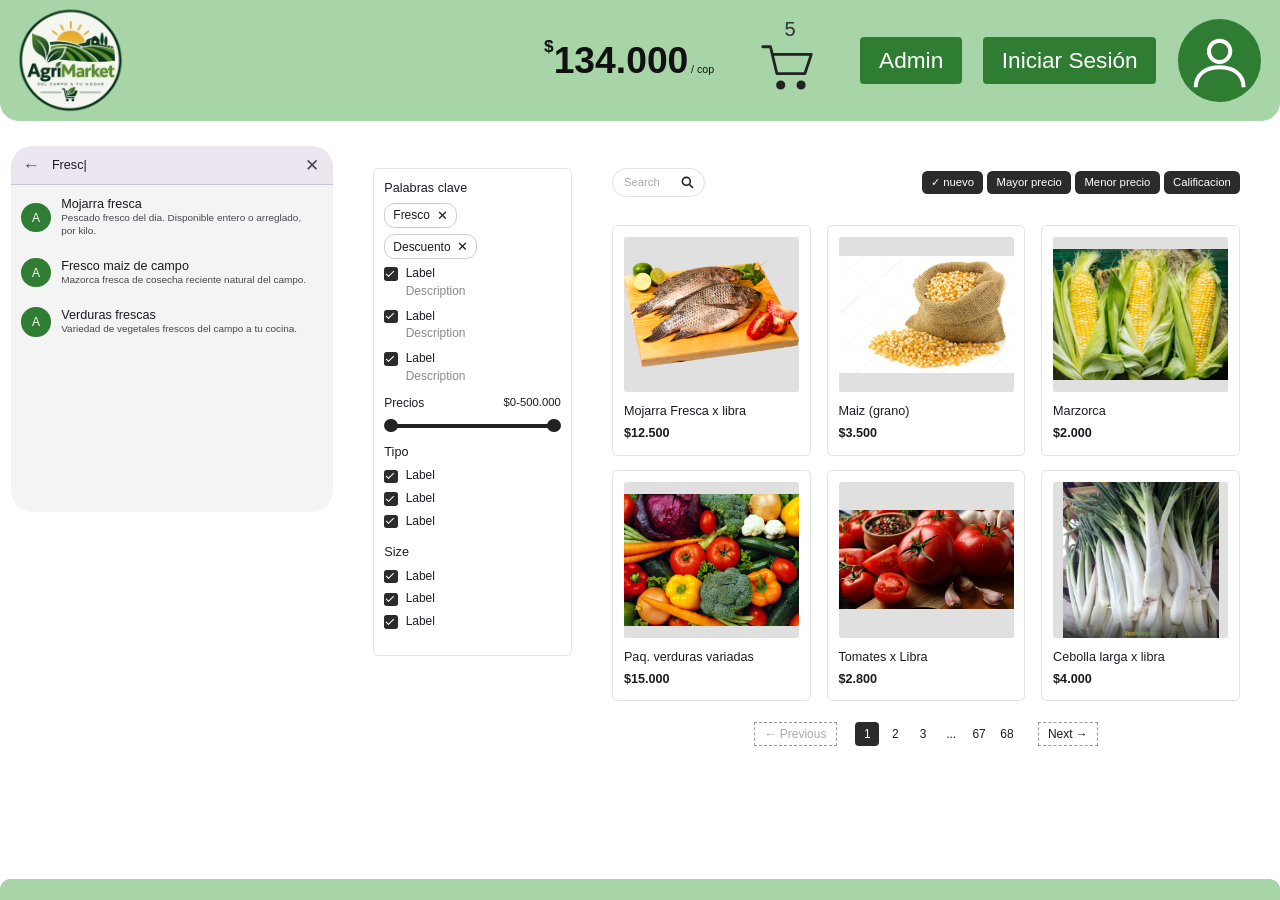
==== commit cc515291: "Se agrega módulo administrativo Se implementa admin.html con gestión de usuarios y moderación de pub" ====
--- a/index.html
+++ b/index.html
@@ -19,6 +19,7 @@
         <a href="carrito.html"><svg viewBox="0 0 48 48" fill="none" stroke="#222" stroke-width="2.2" stroke-linecap="round" stroke-linejoin="round"><path d="M3 10h6l5 21h22l5-15H12"/><circle cx="17" cy="40" r="2.5" fill="#222"/><circle cx="33" cy="40" r="2.5" fill="#222"/></svg></a>
         
       </div>
+      <button class="btn-login"><a href="admin.html">Admin</a></button>
       <button class="btn-login"><a href="login.html">Iniciar Sesión</a></button>
       <div class="avatar">
         <svg viewBox="0 0 52 52" fill="none" stroke="#fff" stroke-width="3"><circle cx="26" cy="19" r="8"/><path d="M8 46c0-10 8-15 18-15s18 5 18 15"/></svg>
--- a/style.css
+++ b/style.css
@@ -1213,4 +1213,210 @@
         line-height: 1;
         box-shadow: 0 .3rem .9rem rgba(0, 0, 0, .25);
     }
+}
+
+/* Panel administrativo */
+.admin {
+    padding: 1.9rem 3rem 3rem .8rem;
+    flex: 1
+}
+
+.admin h1 {
+    font-size: 1.6rem;
+    font-weight: 500
+}
+
+.admin-lead {
+    margin-top: .4rem;
+    font-size: .95rem;
+    color: var(--suave);
+    max-width: 42rem
+}
+
+.admin h2 {
+    font-size: 1.2rem;
+    font-weight: 500
+}
+
+.admin h3 {
+    font-size: 1rem;
+    font-weight: 500;
+    margin-bottom: 1rem
+}
+
+.admin .search {
+    width: 9rem
+}
+
+.admin-nav {
+    margin-top: 1.2rem
+}
+
+.admin-nav a {
+    font-size: .85rem;
+    padding: .4rem .7rem;
+    border-radius: .4rem;
+    background: #f1f1f1;
+    color: #555
+}
+
+.admin-nav a[href="#usuarios"] {
+    background: var(--negro);
+    color: #fff
+}
+
+body:has(#publicaciones:target) .admin-nav a[href="#usuarios"] {
+    background: #f1f1f1;
+    color: #555
+}
+
+body:has(#publicaciones:target) .admin-nav a[href="#publicaciones"] {
+    background: var(--negro);
+    color: #fff
+}
+
+.admin-sec {
+    margin-top: 1.6rem
+}
+
+#publicaciones {
+    display: none
+}
+
+#publicaciones:target {
+    display: block
+}
+
+#publicaciones:target + #usuarios {
+    display: none
+}
+
+.admin-head {
+    display: flex;
+    justify-content: space-between;
+    align-items: center;
+    gap: 1rem;
+    flex-wrap: wrap;
+    margin-bottom: 1rem
+}
+
+.admin-head .btn-login {
+    display: inline-block;
+    margin-right: 0;
+    font-size: 1rem;
+    padding: .6rem 1rem
+}
+
+.admin-filtro {
+    margin-bottom: 1.2rem
+}
+
+.admin-tabla-wrap {
+    overflow-x: auto;
+    border: .1rem solid var(--gris-borde);
+    border-radius: .4rem
+}
+
+.admin-tabla {
+    width: 100%;
+    border-collapse: collapse;
+    font-size: .95rem
+}
+
+.admin-tabla th,
+.admin-tabla td {
+    text-align: left;
+    padding: .8rem 1rem;
+    border-bottom: .1rem solid var(--gris-borde);
+    vertical-align: middle
+}
+
+.admin-tabla th {
+    font-weight: 500;
+    background: #f4f4f4
+}
+
+.admin-tabla tr:last-child td {
+    border-bottom: 0
+}
+
+.estado-inactivo {
+    color: var(--suave)
+}
+
+.admin-acc {
+    display: flex;
+    flex-wrap: wrap;
+    gap: .4rem
+}
+
+.btn-acc {
+    font-family: inherit;
+    font-size: .85rem;
+    padding: .4rem .7rem;
+    border-radius: .4rem;
+    border: .1rem solid var(--gris-borde);
+    background: #fff;
+    color: var(--texto);
+    cursor: pointer;
+    white-space: nowrap
+}
+
+.btn-acc:hover {
+    background: #f1f1f1
+}
+
+.btn-acc-eliminar {
+    border-color: #b3261e;
+    color: #b3261e
+}
+
+.btn-acc-eliminar:hover {
+    background: #ffebee
+}
+
+.admin-form {
+    margin-top: 1.6rem;
+    border: .1rem solid var(--gris-borde);
+    border-radius: .4rem;
+    padding: 1.2rem 1rem 1.4rem
+}
+
+.admin-campos {
+    display: grid;
+    grid-template-columns: repeat(2, minmax(0, 1fr));
+    gap: 1rem 1.2rem
+}
+
+.admin-campos label {
+    display: flex;
+    flex-direction: column;
+    gap: .4rem;
+    font-size: .9rem
+}
+
+.admin-campos input,
+.admin-campos select {
+    height: 2.6rem;
+    border: .1rem solid var(--gris-borde);
+    border-radius: .4rem;
+    padding: 0 .8rem;
+    font-size: .95rem;
+    font-family: inherit;
+    color: var(--texto);
+    background: #fff
+}
+
+.admin-form .btn-login {
+    margin-top: 1.2rem
+}
+
+@media (max-width: 768px) {
+    .admin {
+        padding: 1.2rem .8rem 2rem
+    }
+
+    .admin-campos {
+        grid-template-columns: 1fr
+    }
 }
